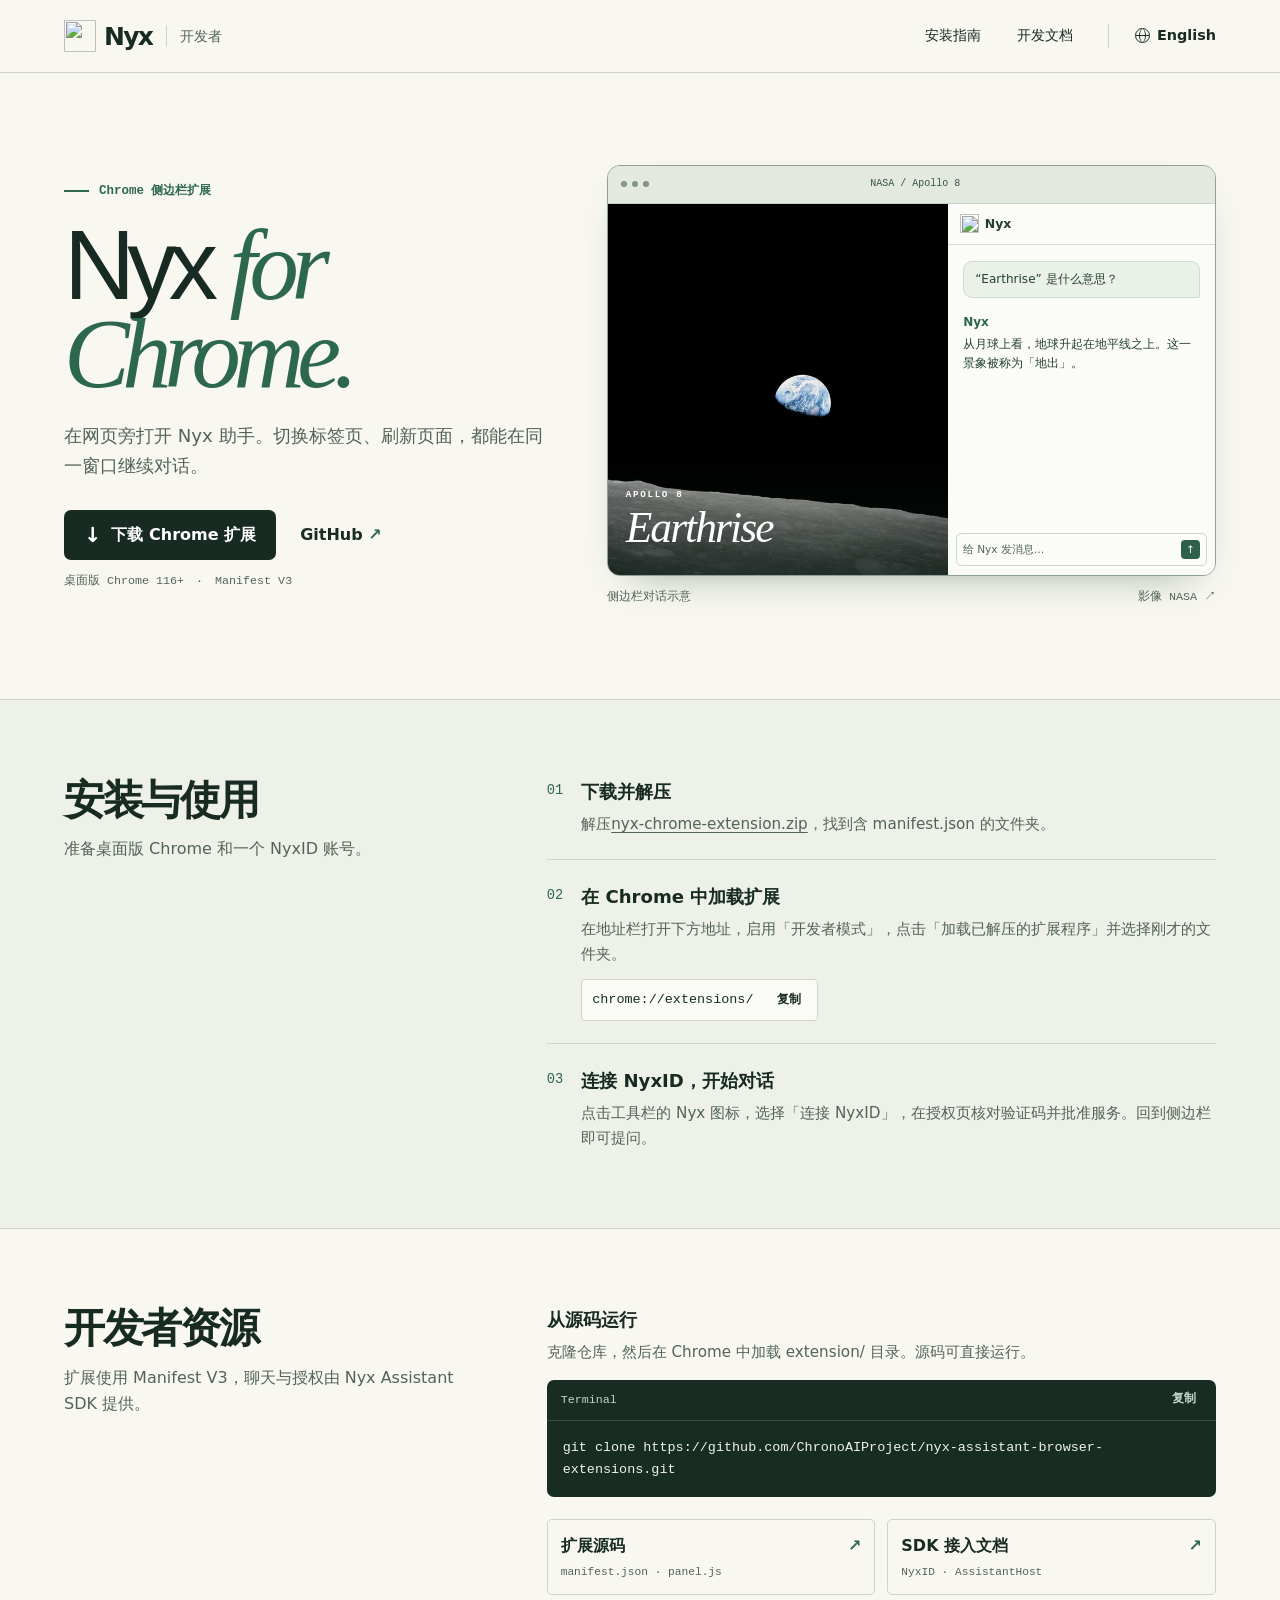
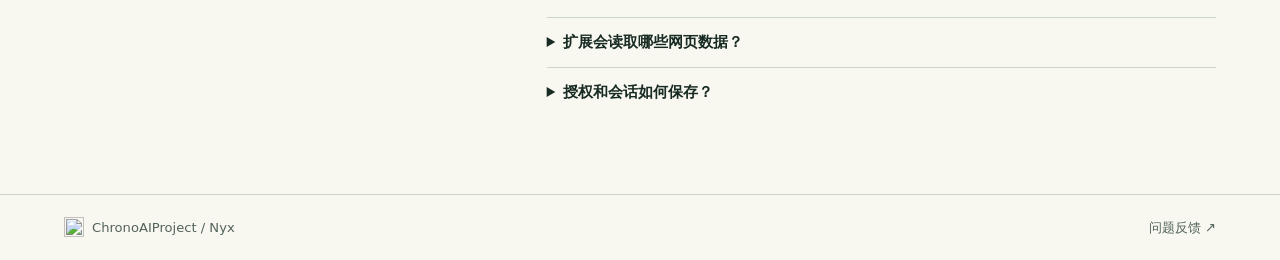
==== site/index.html @ 80d90824 "feat(site): 发布中英文 Chrome 扩展开发者官网" ====
<!doctype html>
<html lang="zh-CN">
<head>
  <meta charset="utf-8">
  <meta name="viewport" content="width=device-width, initial-scale=1">
  <title>Nyx 浏览器助手 · 开发者官网</title>
  <meta name="description" content="在 Chrome 侧边栏与 Nyx 对话，切换标签页也能继续。下载扩展，了解安装、NyxID 授权与 SDK 接入方式。">
  <meta name="theme-color" content="#f8f8f1">
  <link rel="canonical" href="https://chronoaiproject.github.io/nyx-assistant-browser-extensions/">
  <link rel="alternate" hreflang="zh-CN" href="https://chronoaiproject.github.io/nyx-assistant-browser-extensions/">
  <link rel="alternate" hreflang="en" href="https://chronoaiproject.github.io/nyx-assistant-browser-extensions/en/">
  <link rel="alternate" hreflang="x-default" href="https://chronoaiproject.github.io/nyx-assistant-browser-extensions/">
  <link rel="icon" href="./nyx.png" type="image/png">
  <link rel="stylesheet" href="./site.css">
  <script src="./site.js" defer></script>
</head>
<body>
  <a class="skip" href="#main">跳至正文</a>
  <header class="top">
    <div class="wrap top-inner">
      <a class="brand" href="./" aria-label="Nyx 浏览器助手 · 开发者官网"><img src="./nyx.png" alt="" width="32" height="32"><strong>Nyx</strong><span>开发者</span></a>
      <nav aria-label="主导航">
        <a href="#install">安装指南</a><a href="#develop">开发文档</a>
        <a class="lang" href="./en/" lang="en" hreflang="en"><span class="globe" aria-hidden="true"></span>English</a>
      </nav>
    </div>
  </header>
  <main id="main">
    <section class="wrap hero" aria-labelledby="product">
      <div class="intro">
        <p class="platform"><i aria-hidden="true"></i>Chrome 侧边栏扩展</p>
        <h1 id="product">Nyx <em>for<br>Chrome.</em></h1>
        <p class="lead">在网页旁打开 Nyx 助手。切换标签页、刷新页面，都能在同一窗口继续对话。</p>
        <div class="actions">
          <a class="btn primary" href="./nyx-chrome-extension.zip" download><span aria-hidden="true">↓</span>下载 Chrome 扩展</a>
          <a class="source" href="https://github.com/ChronoAIProject/nyx-assistant-browser-extensions">GitHub <span aria-hidden="true">↗</span></a>
        </div>
        <p class="compat">桌面版 Chrome 116+ <span>·</span> Manifest V3</p>
      </div>
      <figure class="preview">
        <div class="browser">
          <div class="bar" aria-hidden="true"><i></i><i></i><i></i><span>NASA / Apollo 8</span></div>
          <div class="browser-body">
            <div class="photo" role="img" aria-label="从月球上空拍摄的地出，阿波罗 8 号"><div><small>APOLLO 8</small><b>Earthrise</b></div></div>
            <div class="sample">
              <div class="sample-title"><img src="./nyx.png" width="19" height="19" alt="">Nyx</div>
              <div class="sample-log"><p class="question">“Earthrise” 是什么意思？</p>
                <strong>Nyx</strong><p>从月球上看，地球升起在地平线之上。这一景象被称为「地出」。</p></div>
              <div class="sample-input">给 Nyx 发消息…<span aria-hidden="true">↑</span></div>
            </div>
          </div>
        </div>
        <figcaption><span>侧边栏对话示意</span><a href="https://images.nasa.gov/details/as08-14-2383">影像 NASA ↗</a></figcaption>
      </figure>
    </section>
    <section class="install" id="install" aria-labelledby="install-title">
      <div class="wrap section-grid">
        <div class="section-head"><h2 id="install-title">安装与使用</h2><p>准备桌面版 Chrome 和一个 NyxID 账号。</p></div>
        <ol class="steps">
          <li><div><h3>下载并解压</h3><p>解压<a href="./nyx-chrome-extension.zip" download>nyx-chrome-extension.zip</a>，找到含 manifest.json 的文件夹。</p></div></li>
          <li><div><h3>在 Chrome 中加载扩展</h3><p>在地址栏打开下方地址，启用「开发者模式」，点击「加载已解压的扩展程序」并选择刚才的文件夹。</p><div class="snippet"><code id="extensions-url">chrome://extensions/</code><button type="button" class="copy" data-copy="extensions-url" data-done="已复制" data-error="请选择并复制文字" hidden>复制</button></div></div></li>
          <li><div><h3>连接 NyxID，开始对话</h3><p>点击工具栏的 Nyx 图标，选择「连接 NyxID」，在授权页核对验证码并批准服务。回到侧边栏即可提问。</p></div></li>
        </ol>
      </div>
    </section>
    <section class="wrap section-grid dev" id="develop" aria-labelledby="dev-title">
      <div class="section-head"><h2 id="dev-title">开发者资源</h2><p>扩展使用 Manifest V3，聊天与授权由 Nyx Assistant SDK 提供。</p></div>
      <div class="resources">
        <h3>从源码运行</h3>
        <p>克隆仓库，然后在 Chrome 中加载 extension/ 目录。源码可直接运行。</p>
        <div class="terminal"><div class="terminal-bar"><span>Terminal</span><button type="button" class="copy" data-copy="clone" data-done="已复制" data-error="请选择并复制文字" hidden>复制</button></div><code id="clone">git clone https://github.com/ChronoAIProject/nyx-assistant-browser-extensions.git</code></div>
        <div class="doclinks">
          <a href="https://github.com/ChronoAIProject/nyx-assistant-browser-extensions/tree/dev/extension"><strong>扩展源码</strong><small>manifest.json · panel.js</small><b aria-hidden="true">↗</b></a>
          <a href="https://github.com/ChronoAIProject/nyx-assistant-sdk#readme"><strong>SDK 接入文档</strong><small>NyxID · AssistantHost</small><b aria-hidden="true">↗</b></a>
        </div>
        <details><summary>扩展会读取哪些网页数据？</summary><p>扩展申请侧边栏和 NyxID API 站点权限。若要讨论正在浏览的内容，请把选定文字粘贴到对话中。</p></details>
        <details><summary>授权和会话如何保存？</summary><p>NyxID 授权使用 llm-nyx 和 chrono-llm-public 服务。子凭据在扩展来源加密保存，可在侧边栏点击「断开授权」撤销。关闭侧边栏会结束本次对话。</p></details>
      </div>
    </section>
  </main>
  <footer><div class="wrap bottom"><span><img src="./nyx.png" width="20" height="20" alt="">ChronoAIProject / Nyx</span><a href="https://github.com/ChronoAIProject/nyx-assistant-browser-extensions/issues">问题反馈 ↗</a></div></footer>
</body>
</html>
---- site/site.css ----
:root {
  color-scheme: light;
  --paper: #f8f8f1;
  --ink: #182b23;
  --green: #2d674f;
  --quiet: #536359;
  --line: #cdd4c8;
  --mono: "IBM Plex Mono", ui-monospace, SFMono-Regular, Consolas, monospace;
  font: 16px/1.65 "Inter", "PingFang SC", system-ui, sans-serif;
  color: var(--ink);
  background: var(--paper);
}
* { box-sizing: border-box; }
body, h1, h2, h3, p, figure, ol { margin: 0; }
a { color: inherit; text-underline-offset: .2em; }
a:hover { color: var(--green); }
a:focus-visible, button:focus-visible, summary:focus-visible { outline: 3px solid #438a65; outline-offset: 4px; }
.wrap { width: min(1192px, 90%); margin-inline: auto; }
.top { border-bottom: 1px solid var(--line); }
.top-inner, nav, .brand, .actions, .bottom, .bottom span, .lang { display: flex; align-items: center; }
.top-inner, .bottom { justify-content: space-between; }
.top-inner { min-height: 72px; gap: 15px; }
.brand, nav a, .btn, .source, .doclinks a, .bottom a { text-decoration: none; }
.brand { gap: 8px; color: var(--ink); }
.brand strong { font: 700 25px/1 system-ui, sans-serif; letter-spacing: -.07em; }
.brand span { margin-left: 6px; padding-left: 13px; border-left: 1px solid var(--line); font-size: .85rem; color: var(--quiet); }
nav { gap: clamp(14px, 2.8vw, 40px); font-size: .9rem; font-weight: 550; }
.lang { gap: 7px; border-left: 1px solid var(--line); padding-left: clamp(12px, 2vw, 27px); }
.globe { position: relative; width: 15px; height: 15px; border: 1.4px solid; border-radius: 50%; }
.globe::before { content: ""; position: absolute; inset: 0 3px; border-inline: 1px solid; border-radius: 50%; }
.globe::after { content: ""; position: absolute; top: 45%; inset-inline: 0; border-top: 1px solid; }
.skip { position: absolute; top: -100px; left: 10px; background: #fff; padding: 6px 12px; z-index: 5; }
.skip:focus { top: 5px; }
.hero { display: grid; grid-template-columns: .88fr 1.12fr; align-items: center; gap: clamp(32px, 5vw, 84px); padding-block: clamp(60px, 7.2vw, 104px); }
.platform, .compat, figcaption, .bar span, .photo small, .terminal-bar { font-family: var(--mono); }
.platform { display: flex; align-items: center; gap: 10px; color: var(--green); font-size: .78rem; font-weight: 650; }
.platform i { width: 25px; height: 2px; background: currentColor; }
h1 { margin: 21px 0 23px; font: 530 clamp(4.3rem, 7.7vw, 7.5rem)/.89 "DM Sans", "Helvetica Neue", sans-serif; letter-spacing: -.08em; }
h1 em { font-family: "Instrument Serif", Georgia, serif; color: var(--green); font-weight: 400; letter-spacing: -.075em; }
.lead { max-width: 30em; font-size: clamp(1rem, 1.42vw, 1.2rem); color: var(--quiet); }
.actions { gap: 24px; margin: 29px 0 12px; }
.btn { display: inline-flex; align-items: center; justify-content: center; gap: 10px; padding: 12px 20px; border-radius: 7px; font-weight: 650; }
.primary { background: var(--ink); color: #fff; }
.primary:hover { color: #fff; background: var(--green); }
.btn span { font-size: 1.3em; line-height: 1; }
.source { font-weight: 600; }
.source span, .doclinks b { color: var(--green); }
.compat, figcaption { font-size: .73rem; color: var(--quiet); }
.compat span { padding-inline: 5px; }
.preview { min-width: 0; }
.browser { border: 1px solid #8fa094; border-radius: 13px; overflow: hidden; background: #f6f8f3; box-shadow: 0 18px 40px -25px #193f2b80; }
.bar { display: flex; align-items: center; gap: 5px; padding: 10px 13px; border-bottom: 1px solid #c7d2c6; background: #e4e9df; }
.bar i { width: 6px; height: 6px; background: #809487; border-radius: 50%; }
.bar span { margin: auto; padding-right: 25px; font-size: 10px; color: #385343; }
.browser-body { display: grid; grid-template-columns: 56% 44%; }
.photo { min-height: clamp(295px, 29vw, 385px); display: flex; align-items: flex-end; position: relative; color: #fff; background: #000 url("earthrise.jpg") center center / cover; }
.photo div { padding: 24px 18px; width: 100%; background: linear-gradient(transparent, #06130db8); }
.photo small { font-size: .58rem; letter-spacing: .18em; font-weight: 600; }
.photo b { display: block; font: italic 400 clamp(1.65rem, 3.4vw, 3rem)/1.05 Georgia, serif; letter-spacing: -.045em; }
.sample { display: flex; flex-direction: column; min-width: 0; color: #243f32; background: #fbfcf8; }
.sample-title { display: flex; align-items: center; gap: 6px; border-bottom: 1px solid #d4ddcf; padding: 10px 12px; font-size: .78rem; font-weight: 700; }
.sample-log { padding: clamp(11px, 1.2vw, 20px); font-size: clamp(.7rem, .94vw, .84rem); line-height: 1.6; }
.question { padding: 8px 11px; margin-bottom: 15px; border: 1px solid #cdddcd; border-radius: 9px 9px 2px 9px; background: #eaf1e6; }
.sample-log strong { display: block; color: var(--green); margin-bottom: 3px; }
.sample-input { display: flex; align-items: center; justify-content: space-between; gap: 4px; padding: 6px; margin: auto 8px 9px; border: 1px solid #cdd7cb; border-radius: 5px; color: #526657; font-size: .66rem; }
.sample-input span { display: grid; place-content: center; width: 19px; height: 19px; border-radius: 4px; background: #2e614a; color: white; }
figcaption { display: flex; justify-content: space-between; gap: 8px; margin-top: 12px; }
figcaption a { text-decoration: none; }
.install { background: #edf1e7; border-block: 1px solid var(--line); }
.section-grid { display: grid; grid-template-columns: minmax(0, .74fr) minmax(0, 1.26fr); gap: clamp(30px, 7vw, 100px); padding-block: clamp(48px, 6vw, 82px); }
.section-head h2 { margin-bottom: 13px; font-size: clamp(1.8rem, 3.2vw, 2.8rem); line-height: 1.13; letter-spacing: -.055em; }
.section-head p { max-width: 28em; }
.section-head p, .steps p, .resources p { color: var(--quiet); }
.steps { list-style: none; padding: 0; counter-reset: step; }
.steps li { display: flex; gap: 18px; counter-increment: step; padding-block: 22px; border-top: 1px solid var(--line); }
.steps li:first-child { border: 0; padding-top: 0; }
.steps li:last-child { padding-bottom: 0; }
.steps li::before { content: counter(step, decimal-leading-zero); font: .86rem/2 var(--mono); color: var(--green); }
h3 { margin-bottom: 5px; font-size: 1.13rem; }
.steps p, .resources p, details { font-size: .95rem; }
.snippet { display: inline-flex; align-items: center; flex-wrap: wrap; gap: 18px; margin-top: 12px; padding: 6px 10px; background: #fafbf6; border: 1px solid var(--line); border-radius: 4px; }
code { font: .84rem/1.65 var(--mono); overflow-wrap: anywhere; }
.copy { font: inherit; font-size: .75rem; font-weight: 600; color: inherit; border: 0; padding: 4px 6px; border-radius: 4px; background: transparent; cursor: pointer; }
.copy:hover { background: #8294832b; }
.terminal { margin-block: 15px 22px; background: #172d23; color: #f1f4e9; border-radius: 7px; }
.terminal-bar { display: flex; align-items: center; justify-content: space-between; color: #c2d7c8; font-size: .73rem; border-bottom: 1px solid #385143; padding: 6px 14px; }
.terminal code { display: block; padding: 16px; }
.doclinks { display: grid; grid-template-columns: 1fr 1fr; gap: 12px; margin-bottom: 22px; }
.doclinks a { display: grid; grid-template-columns: 1fr auto; gap: 4px 6px; align-items: center; border: 1px solid var(--line); border-radius: 5px; padding: 13px; }
.doclinks a:hover { background: #edf1e7; }
.doclinks small { grid-row: 2; font: .7rem/1.5 var(--mono); color: var(--quiet); }
.doclinks b { grid-area: 1 / 2; }
details { border-top: 1px solid var(--line); padding: 12px 0; }
details p { padding-block: 8px 3px; }
summary { cursor: pointer; font-weight: 600; }
footer { border-top: 1px solid var(--line); }
.bottom { gap: 12px; padding-block: 22px; color: var(--quiet); font-size: .82rem; }
.bottom span { gap: 8px; }
@media (max-width: 780px) {
  .wrap { width: min(90%, 600px); }
  .top-inner { min-height: 60px; }
  .hero, .section-grid { grid-template-columns: minmax(0, 1fr); gap: 34px; }
  .hero { padding-block: 46px; }
  h1 { font-size: clamp(4.4rem, 13vw, 6.5rem); }
  .photo { min-height: 290px; }
}
@media (max-width: 480px) {
  .top-inner { flex-wrap: wrap; gap: 8px; padding-block: 10px; }
  .brand span { display: none; }
  .brand img { width: 25px; height: 25px; }
  nav { gap: 10px; font-size: .78rem; }
  .lang { gap: 4px; padding-left: 8px; }
  .photo { min-height: 260px; }
  .browser-body { grid-template-columns: 50% 50%; }
  .doclinks { grid-template-columns: 1fr; }
}
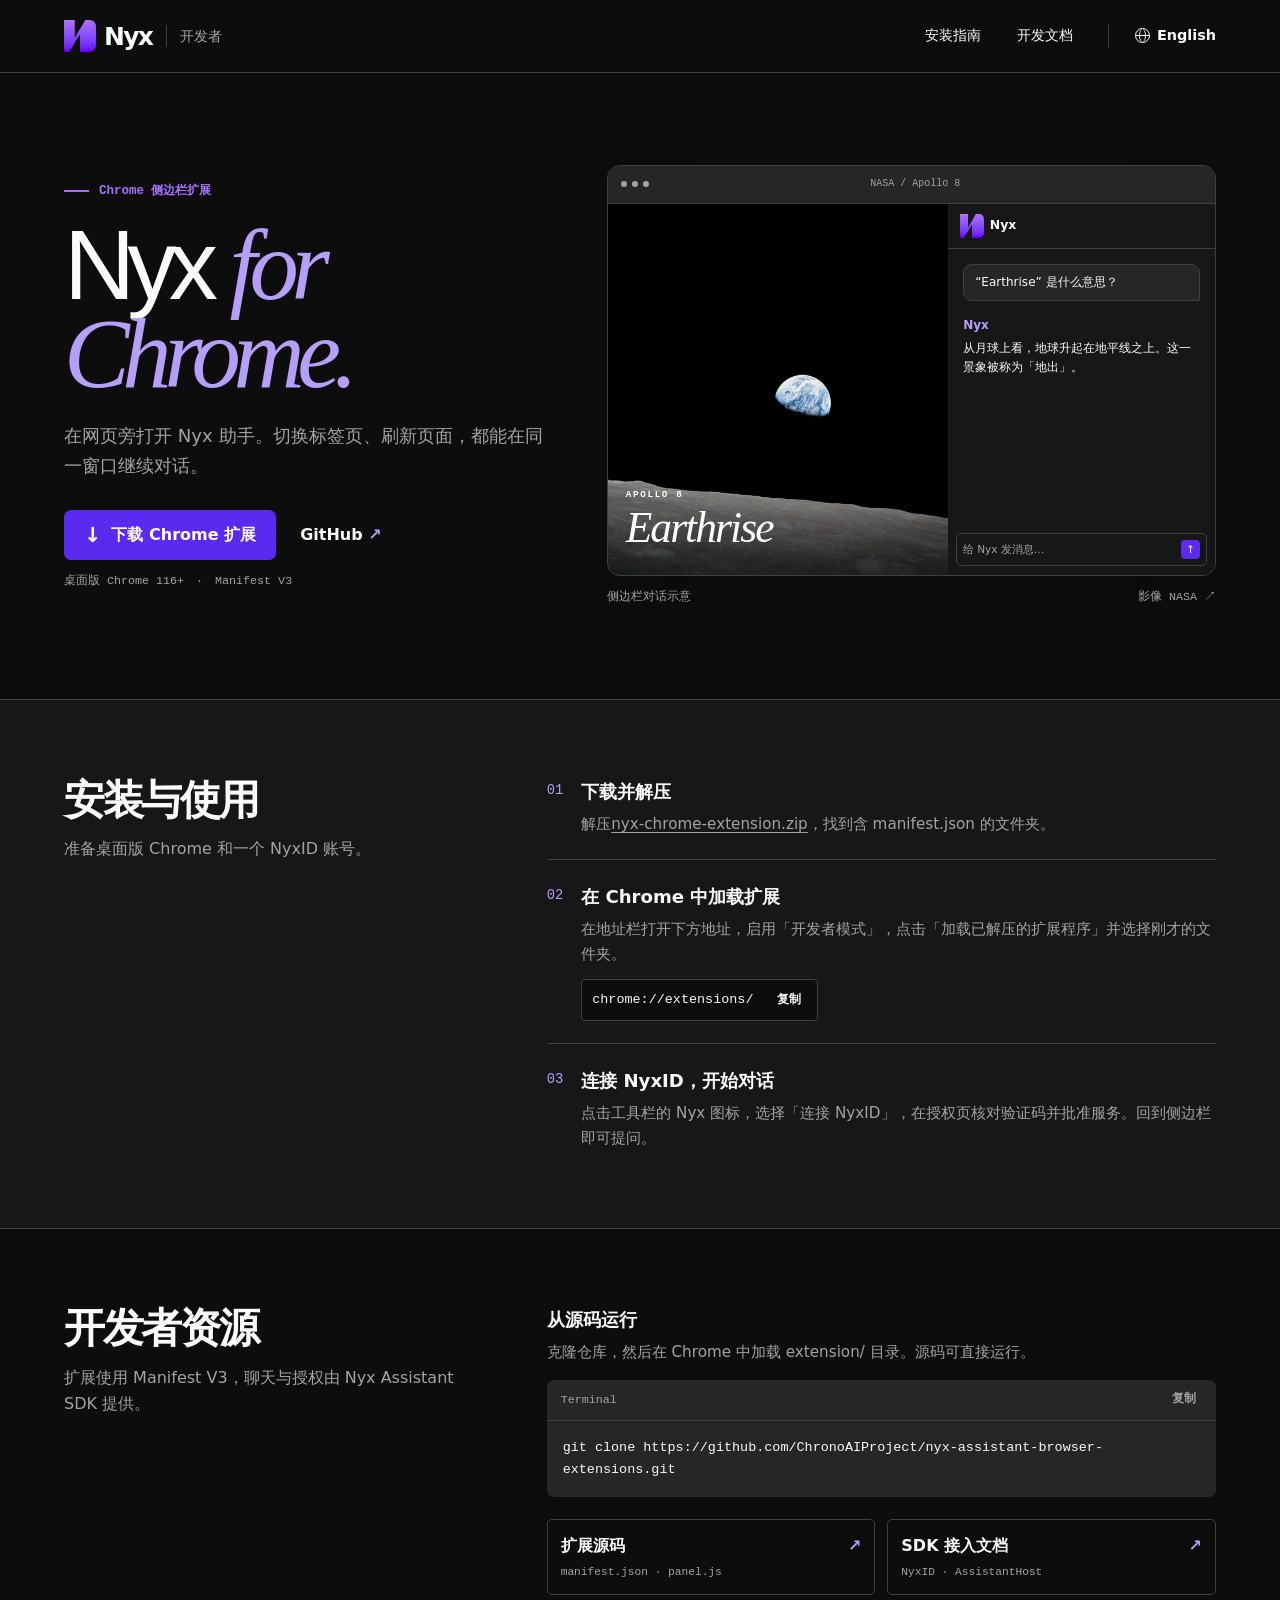
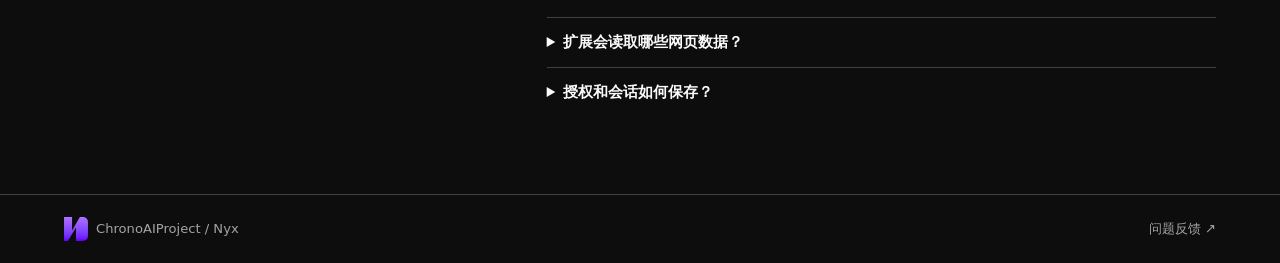
==== commit cc088218: "style(site): 采用 NyxID 官方网站配色与图标" ====
--- a/site/index.html
+++ b/site/index.html
@@ -5,12 +5,12 @@
   <meta name="viewport" content="width=device-width, initial-scale=1">
   <title>Nyx 浏览器助手 · 开发者官网</title>
   <meta name="description" content="在 Chrome 侧边栏与 Nyx 对话，切换标签页也能继续。下载扩展，了解安装、NyxID 授权与 SDK 接入方式。">
-  <meta name="theme-color" content="#f8f8f1">
+  <meta name="theme-color" content="#0d0d0d">
   <link rel="canonical" href="https://chronoaiproject.github.io/nyx-assistant-browser-extensions/">
   <link rel="alternate" hreflang="zh-CN" href="https://chronoaiproject.github.io/nyx-assistant-browser-extensions/">
   <link rel="alternate" hreflang="en" href="https://chronoaiproject.github.io/nyx-assistant-browser-extensions/en/">
   <link rel="alternate" hreflang="x-default" href="https://chronoaiproject.github.io/nyx-assistant-browser-extensions/">
-  <link rel="icon" href="./nyx.png" type="image/png">
+  <link rel="icon" href="./nyxid-coloured-icon.svg" type="image/svg+xml">
   <link rel="stylesheet" href="./site.css">
   <script src="./site.js" defer></script>
 </head>
@@ -18,7 +18,7 @@
   <a class="skip" href="#main">跳至正文</a>
   <header class="top">
     <div class="wrap top-inner">
-      <a class="brand" href="./" aria-label="Nyx 浏览器助手 · 开发者官网"><img src="./nyx.png" alt="" width="32" height="32"><strong>Nyx</strong><span>开发者</span></a>
+      <a class="brand" href="./" aria-label="Nyx 浏览器助手 · 开发者官网"><img src="./nyxid-coloured-icon.svg" alt="" width="32" height="32"><strong>Nyx</strong><span>开发者</span></a>
       <nav aria-label="主导航">
         <a href="#install">安装指南</a><a href="#develop">开发文档</a>
         <a class="lang" href="./en/" lang="en" hreflang="en"><span class="globe" aria-hidden="true"></span>English</a>
@@ -43,7 +43,7 @@
           <div class="browser-body">
             <div class="photo" role="img" aria-label="从月球上空拍摄的地出，阿波罗 8 号"><div><small>APOLLO 8</small><b>Earthrise</b></div></div>
             <div class="sample">
-              <div class="sample-title"><img src="./nyx.png" width="19" height="19" alt="">Nyx</div>
+              <div class="sample-title"><img src="./nyxid-coloured-icon.svg" width="24" height="24" alt="">Nyx</div>
               <div class="sample-log"><p class="question">“Earthrise” 是什么意思？</p>
                 <strong>Nyx</strong><p>从月球上看，地球升起在地平线之上。这一景象被称为「地出」。</p></div>
               <div class="sample-input">给 Nyx 发消息…<span aria-hidden="true">↑</span></div>
@@ -78,6 +78,6 @@
       </div>
     </section>
   </main>
-  <footer><div class="wrap bottom"><span><img src="./nyx.png" width="20" height="20" alt="">ChronoAIProject / Nyx</span><a href="https://github.com/ChronoAIProject/nyx-assistant-browser-extensions/issues">问题反馈 ↗</a></div></footer>
+  <footer><div class="wrap bottom"><span><img src="./nyxid-coloured-icon.svg" width="24" height="24" alt="">ChronoAIProject / Nyx</span><a href="https://github.com/ChronoAIProject/nyx-assistant-browser-extensions/issues">问题反馈 ↗</a></div></footer>
 </body>
 </html>
--- a/site/site.css
+++ b/site/site.css
@@ -1,10 +1,16 @@
 :root {
-  color-scheme: light;
-  --paper: #f8f8f1;
-  --ink: #182b23;
-  --green: #2d674f;
-  --quiet: #536359;
-  --line: #cdd4c8;
+  color-scheme: dark;
+  /* NyxID web palette: brand fills and text accents have distinct contrast roles. */
+  --paper: #0d0d0d;
+  --surface: #171717;
+  --raised: #262626;
+  --ink: #fafafa;
+  --primary: #5a2af1;
+  --primary-hover: #4a1fd4;
+  --accent-text: #b59ff9;
+  --secondary: #a672fb;
+  --quiet: #a3a3a3;
+  --line: #404040;
   --mono: "IBM Plex Mono", ui-monospace, SFMono-Regular, Consolas, monospace;
   font: 16px/1.65 "Inter", "PingFang SC", system-ui, sans-serif;
   color: var(--ink);
@@ -13,8 +19,8 @@
 * { box-sizing: border-box; }
 body, h1, h2, h3, p, figure, ol { margin: 0; }
 a { color: inherit; text-underline-offset: .2em; }
-a:hover { color: var(--green); }
-a:focus-visible, button:focus-visible, summary:focus-visible { outline: 3px solid #438a65; outline-offset: 4px; }
+a:hover { color: var(--accent-text); }
+a:focus-visible, button:focus-visible, summary:focus-visible { outline: 3px solid var(--secondary); outline-offset: 4px; }
 .wrap { width: min(1192px, 90%); margin-inline: auto; }
 .top { border-bottom: 1px solid var(--line); }
 .top-inner, nav, .brand, .actions, .bottom, .bottom span, .lang { display: flex; align-items: center; }
@@ -29,44 +35,44 @@
 .globe { position: relative; width: 15px; height: 15px; border: 1.4px solid; border-radius: 50%; }
 .globe::before { content: ""; position: absolute; inset: 0 3px; border-inline: 1px solid; border-radius: 50%; }
 .globe::after { content: ""; position: absolute; top: 45%; inset-inline: 0; border-top: 1px solid; }
-.skip { position: absolute; top: -100px; left: 10px; background: #fff; padding: 6px 12px; z-index: 5; }
+.skip { position: absolute; top: -100px; left: 10px; color: var(--ink); background: var(--surface); padding: 6px 12px; z-index: 5; }
 .skip:focus { top: 5px; }
 .hero { display: grid; grid-template-columns: .88fr 1.12fr; align-items: center; gap: clamp(32px, 5vw, 84px); padding-block: clamp(60px, 7.2vw, 104px); }
 .platform, .compat, figcaption, .bar span, .photo small, .terminal-bar { font-family: var(--mono); }
-.platform { display: flex; align-items: center; gap: 10px; color: var(--green); font-size: .78rem; font-weight: 650; }
+.platform { display: flex; align-items: center; gap: 10px; color: var(--secondary); font-size: .78rem; font-weight: 650; }
 .platform i { width: 25px; height: 2px; background: currentColor; }
 h1 { margin: 21px 0 23px; font: 530 clamp(4.3rem, 7.7vw, 7.5rem)/.89 "DM Sans", "Helvetica Neue", sans-serif; letter-spacing: -.08em; }
-h1 em { font-family: "Instrument Serif", Georgia, serif; color: var(--green); font-weight: 400; letter-spacing: -.075em; }
+h1 em { font-family: "Instrument Serif", Georgia, serif; color: var(--accent-text); font-weight: 400; letter-spacing: -.075em; }
 .lead { max-width: 30em; font-size: clamp(1rem, 1.42vw, 1.2rem); color: var(--quiet); }
 .actions { gap: 24px; margin: 29px 0 12px; }
 .btn { display: inline-flex; align-items: center; justify-content: center; gap: 10px; padding: 12px 20px; border-radius: 7px; font-weight: 650; }
-.primary { background: var(--ink); color: #fff; }
-.primary:hover { color: #fff; background: var(--green); }
+.primary { background: var(--primary); color: #fff; }
+.primary:hover { color: #fff; background: var(--primary-hover); }
 .btn span { font-size: 1.3em; line-height: 1; }
 .source { font-weight: 600; }
-.source span, .doclinks b { color: var(--green); }
+.source span, .doclinks b { color: var(--accent-text); }
 .compat, figcaption { font-size: .73rem; color: var(--quiet); }
 .compat span { padding-inline: 5px; }
 .preview { min-width: 0; }
-.browser { border: 1px solid #8fa094; border-radius: 13px; overflow: hidden; background: #f6f8f3; box-shadow: 0 18px 40px -25px #193f2b80; }
-.bar { display: flex; align-items: center; gap: 5px; padding: 10px 13px; border-bottom: 1px solid #c7d2c6; background: #e4e9df; }
-.bar i { width: 6px; height: 6px; background: #809487; border-radius: 50%; }
-.bar span { margin: auto; padding-right: 25px; font-size: 10px; color: #385343; }
+.browser { border: 1px solid var(--line); border-radius: 13px; overflow: hidden; background: var(--surface); box-shadow: 0 18px 40px -25px #0008; }
+.bar { display: flex; align-items: center; gap: 5px; padding: 10px 13px; border-bottom: 1px solid var(--line); background: var(--raised); }
+.bar i { width: 6px; height: 6px; background: var(--quiet); border-radius: 50%; }
+.bar span { margin: auto; padding-right: 25px; font-size: 10px; color: var(--quiet); }
 .browser-body { display: grid; grid-template-columns: 56% 44%; }
 .photo { min-height: clamp(295px, 29vw, 385px); display: flex; align-items: flex-end; position: relative; color: #fff; background: #000 url("earthrise.jpg") center center / cover; }
-.photo div { padding: 24px 18px; width: 100%; background: linear-gradient(transparent, #06130db8); }
+.photo div { padding: 24px 18px; width: 100%; background: linear-gradient(transparent, #000b); }
 .photo small { font-size: .58rem; letter-spacing: .18em; font-weight: 600; }
 .photo b { display: block; font: italic 400 clamp(1.65rem, 3.4vw, 3rem)/1.05 Georgia, serif; letter-spacing: -.045em; }
-.sample { display: flex; flex-direction: column; min-width: 0; color: #243f32; background: #fbfcf8; }
-.sample-title { display: flex; align-items: center; gap: 6px; border-bottom: 1px solid #d4ddcf; padding: 10px 12px; font-size: .78rem; font-weight: 700; }
+.sample { display: flex; flex-direction: column; min-width: 0; color: var(--ink); background: var(--surface); }
+.sample-title { display: flex; align-items: center; gap: 6px; border-bottom: 1px solid var(--line); padding: 10px 12px; font-size: .78rem; font-weight: 700; }
 .sample-log { padding: clamp(11px, 1.2vw, 20px); font-size: clamp(.7rem, .94vw, .84rem); line-height: 1.6; }
-.question { padding: 8px 11px; margin-bottom: 15px; border: 1px solid #cdddcd; border-radius: 9px 9px 2px 9px; background: #eaf1e6; }
-.sample-log strong { display: block; color: var(--green); margin-bottom: 3px; }
-.sample-input { display: flex; align-items: center; justify-content: space-between; gap: 4px; padding: 6px; margin: auto 8px 9px; border: 1px solid #cdd7cb; border-radius: 5px; color: #526657; font-size: .66rem; }
-.sample-input span { display: grid; place-content: center; width: 19px; height: 19px; border-radius: 4px; background: #2e614a; color: white; }
+.question { padding: 8px 11px; margin-bottom: 15px; border: 1px solid var(--line); border-radius: 9px 9px 2px 9px; background: var(--raised); }
+.sample-log strong { display: block; color: var(--accent-text); margin-bottom: 3px; }
+.sample-input { display: flex; align-items: center; justify-content: space-between; gap: 4px; padding: 6px; margin: auto 8px 9px; border: 1px solid var(--line); border-radius: 5px; color: var(--quiet); font-size: .66rem; }
+.sample-input span { display: grid; place-content: center; width: 19px; height: 19px; border-radius: 4px; background: var(--primary); color: white; }
 figcaption { display: flex; justify-content: space-between; gap: 8px; margin-top: 12px; }
 figcaption a { text-decoration: none; }
-.install { background: #edf1e7; border-block: 1px solid var(--line); }
+.install { background: var(--surface); border-block: 1px solid var(--line); }
 .section-grid { display: grid; grid-template-columns: minmax(0, .74fr) minmax(0, 1.26fr); gap: clamp(30px, 7vw, 100px); padding-block: clamp(48px, 6vw, 82px); }
 .section-head h2 { margin-bottom: 13px; font-size: clamp(1.8rem, 3.2vw, 2.8rem); line-height: 1.13; letter-spacing: -.055em; }
 .section-head p { max-width: 28em; }
@@ -75,19 +81,19 @@
 .steps li { display: flex; gap: 18px; counter-increment: step; padding-block: 22px; border-top: 1px solid var(--line); }
 .steps li:first-child { border: 0; padding-top: 0; }
 .steps li:last-child { padding-bottom: 0; }
-.steps li::before { content: counter(step, decimal-leading-zero); font: .86rem/2 var(--mono); color: var(--green); }
+.steps li::before { content: counter(step, decimal-leading-zero); font: .86rem/2 var(--mono); color: var(--accent-text); }
 h3 { margin-bottom: 5px; font-size: 1.13rem; }
 .steps p, .resources p, details { font-size: .95rem; }
-.snippet { display: inline-flex; align-items: center; flex-wrap: wrap; gap: 18px; margin-top: 12px; padding: 6px 10px; background: #fafbf6; border: 1px solid var(--line); border-radius: 4px; }
+.snippet { display: inline-flex; align-items: center; flex-wrap: wrap; gap: 18px; margin-top: 12px; padding: 6px 10px; background: var(--paper); border: 1px solid var(--line); border-radius: 4px; }
 code { font: .84rem/1.65 var(--mono); overflow-wrap: anywhere; }
 .copy { font: inherit; font-size: .75rem; font-weight: 600; color: inherit; border: 0; padding: 4px 6px; border-radius: 4px; background: transparent; cursor: pointer; }
-.copy:hover { background: #8294832b; }
-.terminal { margin-block: 15px 22px; background: #172d23; color: #f1f4e9; border-radius: 7px; }
-.terminal-bar { display: flex; align-items: center; justify-content: space-between; color: #c2d7c8; font-size: .73rem; border-bottom: 1px solid #385143; padding: 6px 14px; }
+.copy:hover { background: var(--raised); }
+.terminal { margin-block: 15px 22px; background: var(--raised); color: var(--ink); border-radius: 7px; }
+.terminal-bar { display: flex; align-items: center; justify-content: space-between; color: var(--quiet); font-size: .73rem; border-bottom: 1px solid var(--line); padding: 6px 14px; }
 .terminal code { display: block; padding: 16px; }
 .doclinks { display: grid; grid-template-columns: 1fr 1fr; gap: 12px; margin-bottom: 22px; }
 .doclinks a { display: grid; grid-template-columns: 1fr auto; gap: 4px 6px; align-items: center; border: 1px solid var(--line); border-radius: 5px; padding: 13px; }
-.doclinks a:hover { background: #edf1e7; }
+.doclinks a:hover { background: var(--surface); }
 .doclinks small { grid-row: 2; font: .7rem/1.5 var(--mono); color: var(--quiet); }
 .doclinks b { grid-area: 1 / 2; }
 details { border-top: 1px solid var(--line); padding: 12px 0; }
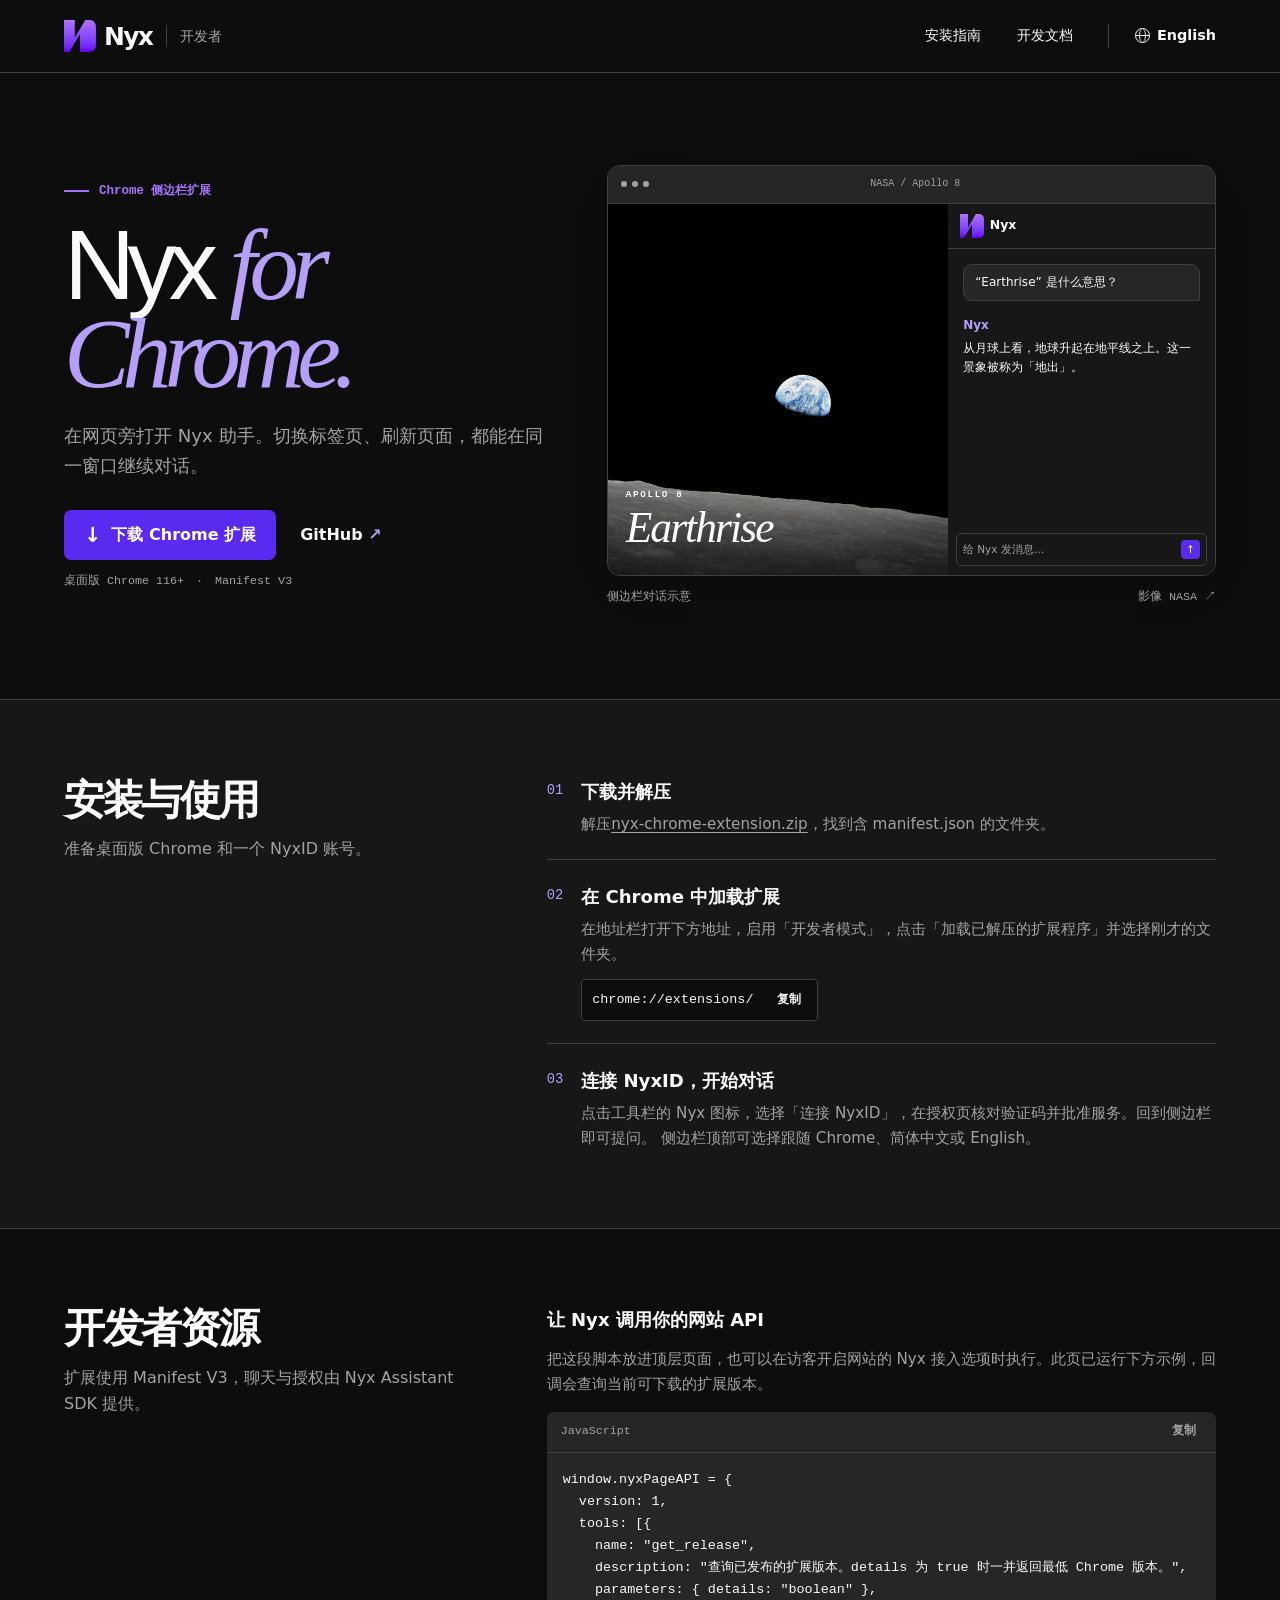
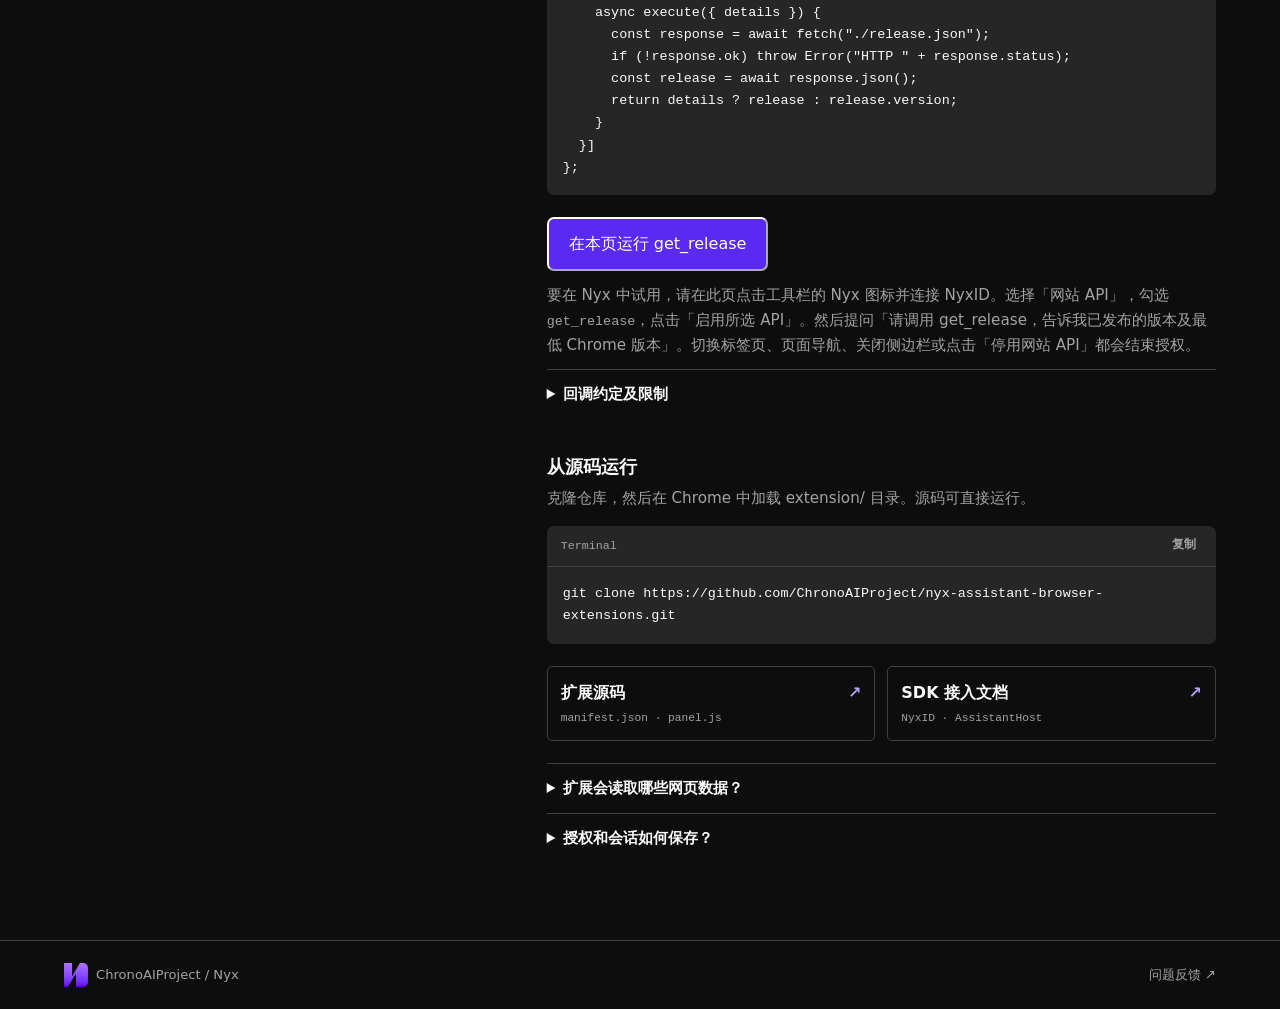
==== commit 6fe05879: "feat(extension): 支持中英文界面与逐标签页网站 API 授权" ====
--- a/site/index.html
+++ b/site/index.html
@@ -59,13 +59,38 @@
         <ol class="steps">
           <li><div><h3>下载并解压</h3><p>解压<a href="./nyx-chrome-extension.zip" download>nyx-chrome-extension.zip</a>，找到含 manifest.json 的文件夹。</p></div></li>
           <li><div><h3>在 Chrome 中加载扩展</h3><p>在地址栏打开下方地址，启用「开发者模式」，点击「加载已解压的扩展程序」并选择刚才的文件夹。</p><div class="snippet"><code id="extensions-url">chrome://extensions/</code><button type="button" class="copy" data-copy="extensions-url" data-done="已复制" data-error="请选择并复制文字" hidden>复制</button></div></div></li>
-          <li><div><h3>连接 NyxID，开始对话</h3><p>点击工具栏的 Nyx 图标，选择「连接 NyxID」，在授权页核对验证码并批准服务。回到侧边栏即可提问。</p></div></li>
+          <li><div><h3>连接 NyxID，开始对话</h3><p>点击工具栏的 Nyx 图标，选择「连接 NyxID」，在授权页核对验证码并批准服务。回到侧边栏即可提问。 侧边栏顶部可选择跟随 Chrome、简体中文或 English。</p></div></li>
         </ol>
       </div>
     </section>
     <section class="wrap section-grid dev" id="develop" aria-labelledby="dev-title">
       <div class="section-head"><h2 id="dev-title">开发者资源</h2><p>扩展使用 Manifest V3，聊天与授权由 Nyx Assistant SDK 提供。</p></div>
       <div class="resources">
+        <section id="website-api" aria-labelledby="website-api-title">
+          <h3 id="website-api-title">让 Nyx 调用你的网站 API</h3>
+          <p>把这段脚本放进顶层页面，也可以在访客开启网站的 Nyx 接入选项时执行。此页已运行下方示例，回调会查询当前可下载的扩展版本。</p>
+          <script id="live-example">
+window.nyxPageAPI = {
+  version: 1,
+  tools: [{
+    name: "get_release",
+    description: "查询已发布的扩展版本。details 为 true 时一并返回最低 Chrome 版本。",
+    parameters: { details: "boolean" },
+    async execute({ details }) {
+      const response = await fetch("./release.json");
+      if (!response.ok) throw Error("HTTP " + response.status);
+      const release = await response.json();
+      return details ? release : release.version;
+    }
+  }]
+};
+          </script>
+          <div class="terminal"><div class="terminal-bar"><span>JavaScript</span><button type="button" class="copy" data-copy="api-snippet" data-done="已复制" data-error="请选择并复制文字" hidden>复制</button></div><pre><code id="api-snippet"></code></pre></div>
+          <button type="button" id="run-api" class="btn primary">在本页运行 get_release</button>
+          <output id="api-output" aria-live="polite"></output>
+          <p>要在 Nyx 中试用，请在此页点击工具栏的 Nyx 图标并连接 NyxID。选择「网站 API」，勾选 <code>get_release</code>，点击「启用所选 API」。然后提问「请调用 get_release，告诉我已发布的版本及最低 Chrome 版本」。切换标签页、页面导航、关闭侧边栏或点击「停用网站 API」都会结束授权。</p>
+          <details><summary>回调约定及限制</summary><p>为每个操作取唯一的名称，说明它会读取或修改什么。用 string、number 或 boolean 声明每个必填参数。回调返回 JSON 值或对应的 Promise。它使用网页自身的登录身份，服务端仍需校验权限，涉及重要变更时由网站确认。</p><p>最多登记 16 个操作，每个最多 16 个参数。名称以英文字母开头，只含英文字母、数字或下划线，最多 48 个字符。描述最多 512 字符，字符串参数最多 2,048 字符，序列化结果最多 32,768 字符，整份声明限 16,384 字符。调用超过 15 秒时，请先在网站上核对结果。</p></details>
+        </section>
         <h3>从源码运行</h3>
         <p>克隆仓库，然后在 Chrome 中加载 extension/ 目录。源码可直接运行。</p>
         <div class="terminal"><div class="terminal-bar"><span>Terminal</span><button type="button" class="copy" data-copy="clone" data-done="已复制" data-error="请选择并复制文字" hidden>复制</button></div><code id="clone">git clone https://github.com/ChronoAIProject/nyx-assistant-browser-extensions.git</code></div>
@@ -73,7 +98,7 @@
           <a href="https://github.com/ChronoAIProject/nyx-assistant-browser-extensions/tree/dev/extension"><strong>扩展源码</strong><small>manifest.json · panel.js</small><b aria-hidden="true">↗</b></a>
           <a href="https://github.com/ChronoAIProject/nyx-assistant-sdk#readme"><strong>SDK 接入文档</strong><small>NyxID · AssistantHost</small><b aria-hidden="true">↗</b></a>
         </div>
-        <details><summary>扩展会读取哪些网页数据？</summary><p>扩展申请侧边栏和 NyxID API 站点权限。若要讨论正在浏览的内容，请把选定文字粘贴到对话中。</p></details>
+        <details><summary>扩展会读取哪些网页数据？</summary><p>在要讨论的网页上点击工具栏的 Nyx 图标，然后选择「附上网页内容」。扩展使用 activeTab 和 scripting 临时读取顶层网页的选区或正文，跳过输入框与可编辑区域。预览、删改并确认后，Nyx 即可读取这份摘录。可随时移除或换一份摘录。</p></details>
         <details><summary>授权和会话如何保存？</summary><p>NyxID 授权使用 llm-nyx 和 chrono-llm-public 服务。子凭据在扩展来源加密保存，可在侧边栏点击「断开授权」撤销。关闭侧边栏会结束本次对话。</p></details>
       </div>
     </section>
--- a/site/site.css
+++ b/site/site.css
@@ -120,3 +120,9 @@
   .browser-body { grid-template-columns: 50% 50%; }
   .doclinks { grid-template-columns: 1fr; }
 }
+#website-api { margin-bottom: 2rem; }
+#website-api .terminal pre { white-space: pre-wrap; margin: 0; }
+#website-api .btn { font: inherit; cursor: pointer; }
+#website-api p { margin-block: .75em; }
+#api-output { display: block; white-space: pre-wrap; font-family: var(--mono); }
+#api-output:not(:empty) { margin-block: 1em; }
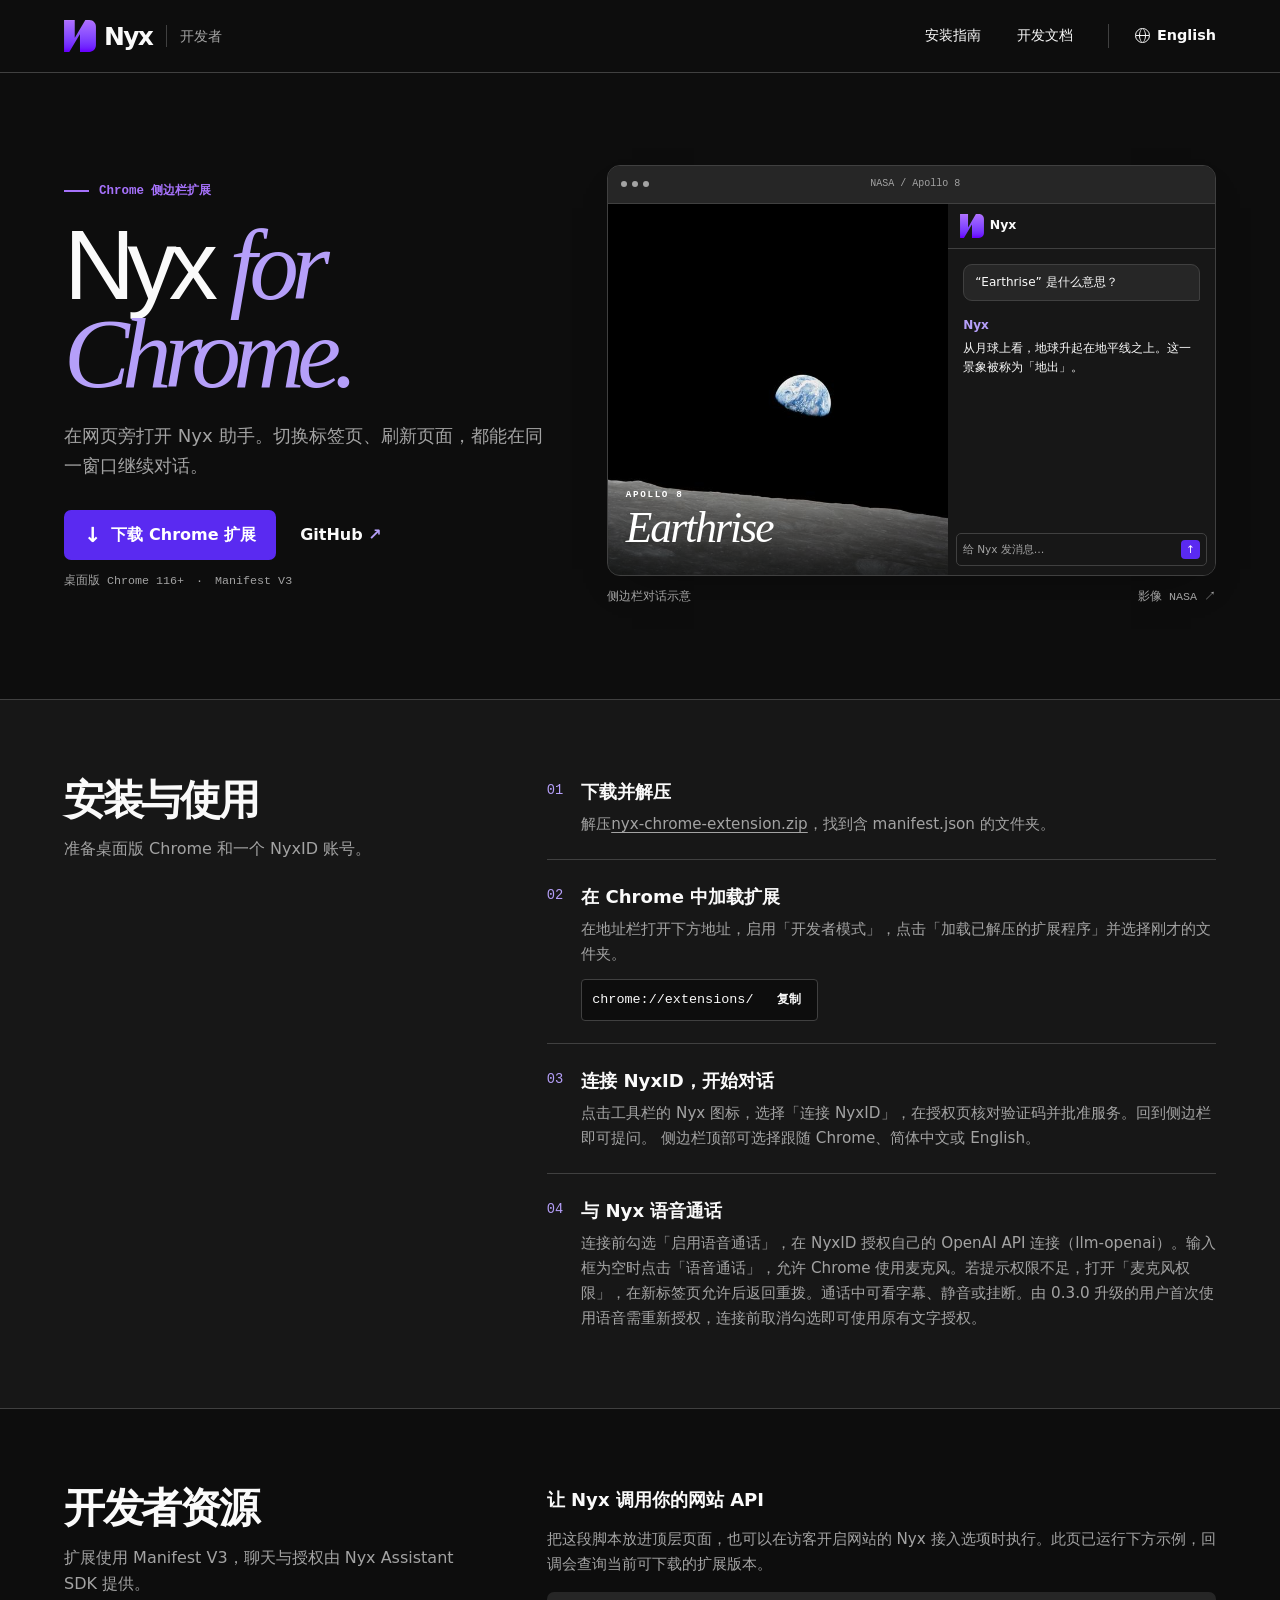
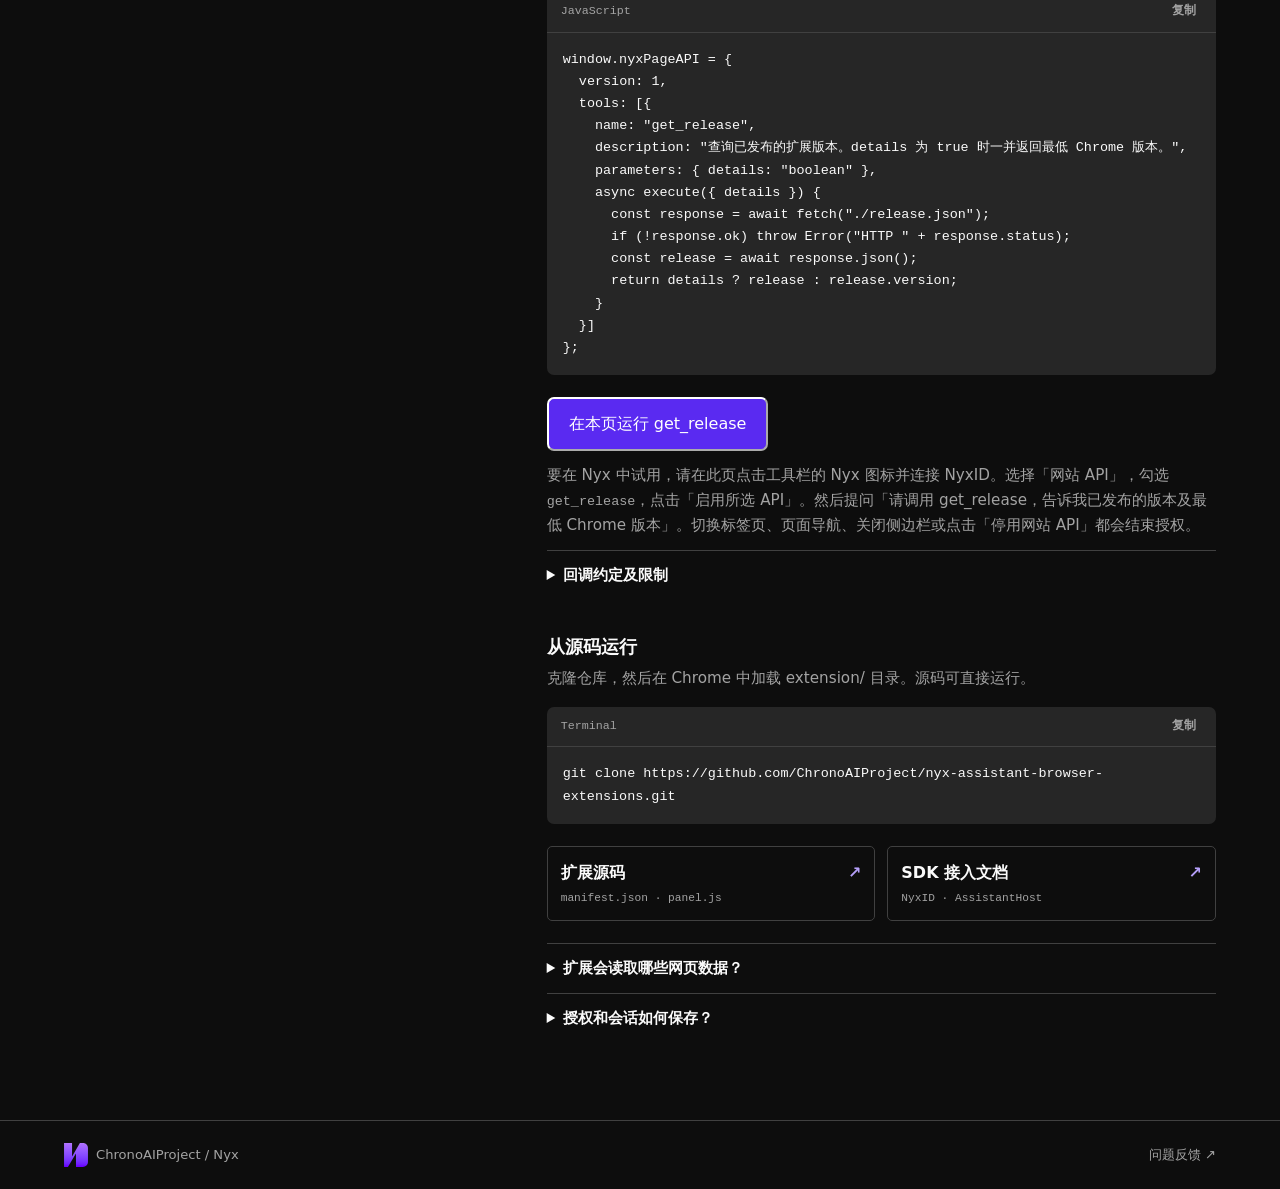
==== commit 5593d1b1: "feat(chrome): 支持侧边栏实时语音通话" ====
--- a/site/index.html
+++ b/site/index.html
@@ -60,6 +60,7 @@
           <li><div><h3>下载并解压</h3><p>解压<a href="./nyx-chrome-extension.zip" download>nyx-chrome-extension.zip</a>，找到含 manifest.json 的文件夹。</p></div></li>
           <li><div><h3>在 Chrome 中加载扩展</h3><p>在地址栏打开下方地址，启用「开发者模式」，点击「加载已解压的扩展程序」并选择刚才的文件夹。</p><div class="snippet"><code id="extensions-url">chrome://extensions/</code><button type="button" class="copy" data-copy="extensions-url" data-done="已复制" data-error="请选择并复制文字" hidden>复制</button></div></div></li>
           <li><div><h3>连接 NyxID，开始对话</h3><p>点击工具栏的 Nyx 图标，选择「连接 NyxID」，在授权页核对验证码并批准服务。回到侧边栏即可提问。 侧边栏顶部可选择跟随 Chrome、简体中文或 English。</p></div></li>
+          <li><div><h3>与 Nyx 语音通话</h3><p>连接前勾选「启用语音通话」，在 NyxID 授权自己的 OpenAI API 连接（llm-openai）。输入框为空时点击「语音通话」，允许 Chrome 使用麦克风。若提示权限不足，打开「麦克风权限」，在新标签页允许后返回重拨。通话中可看字幕、静音或挂断。由 0.3.0 升级的用户首次使用语音需重新授权，连接前取消勾选即可使用原有文字授权。</p></div></li>
         </ol>
       </div>
     </section>
@@ -99,7 +100,7 @@
           <a href="https://github.com/ChronoAIProject/nyx-assistant-sdk#readme"><strong>SDK 接入文档</strong><small>NyxID · AssistantHost</small><b aria-hidden="true">↗</b></a>
         </div>
         <details><summary>扩展会读取哪些网页数据？</summary><p>在要讨论的网页上点击工具栏的 Nyx 图标，然后选择「附上网页内容」。扩展使用 activeTab 和 scripting 临时读取顶层网页的选区或正文，跳过输入框与可编辑区域。预览、删改并确认后，Nyx 即可读取这份摘录。可随时移除或换一份摘录。</p></details>
-        <details><summary>授权和会话如何保存？</summary><p>NyxID 授权使用 llm-nyx 和 chrono-llm-public 服务。子凭据在扩展来源加密保存，可在侧边栏点击「断开授权」撤销。关闭侧边栏会结束本次对话。</p></details>
+        <details><summary>授权和会话如何保存？</summary><p>文字聊天使用 llm-nyx 和 chrono-llm-public，语音还需要 llm-openai。子凭据在扩展来源加密保存，可在侧边栏点击「断开授权」撤销。关闭侧边栏会结束本次对话。</p></details>
       </div>
     </section>
   </main>
